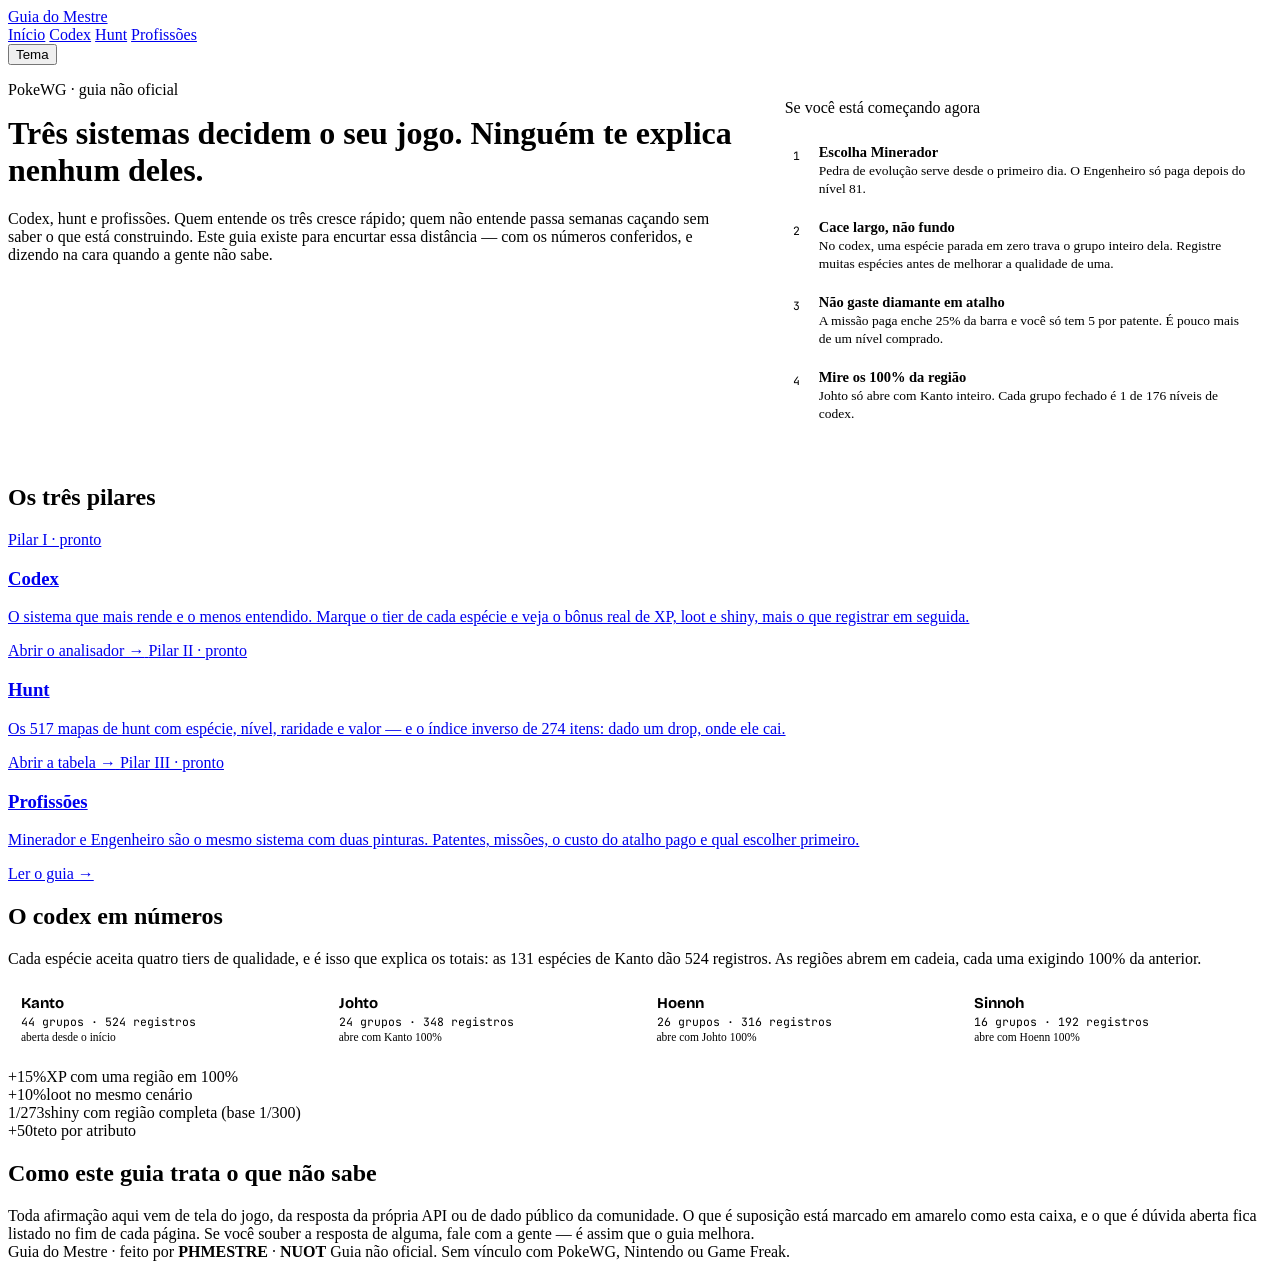
==== index.html @ 1967a5b0 "Primeira Versão" ====
<!doctype html>
<html lang="pt-BR" data-tema="">
<head>
<meta charset="utf-8">
<meta name="viewport" content="width=device-width, initial-scale=1, viewport-fit=cover">
<title>Guia do Mestre · PokeWG</title>
<meta name="description" content="Os três pilares do PokeWG explicados: codex, hunt e profissões. Guia não oficial da comunidade.">
<link rel="stylesheet" href="https://fonts.googleapis.com/css2?family=Bricolage+Grotesque:opsz,wght@12..96,600;12..96,700&family=Source+Sans+3:wght@400;600&family=JetBrains+Mono:wght@400;500&display=swap">
<link rel="stylesheet" href="assets/style.css">
<style>
.abre{display:grid;gap:26px;grid-template-columns:minmax(0,1.45fr) minmax(0,1fr);align-items:start;margin-bottom:44px}
@media (max-width:760px){.abre{grid-template-columns:1fr;gap:20px}}
.abre h1{margin-top:8px}
.primeiro{background:var(--panel);border:1px solid var(--line);border-radius:var(--radius);padding:18px;box-shadow:var(--shadow)}
.passos{margin:0;padding:0;counter-reset:s}
.passos li{list-style:none;display:flex;gap:11px;padding:11px 0;border-bottom:1px solid var(--line)}
.passos li:last-child{border-bottom:0;padding-bottom:0}
.passos li::before{counter-increment:s;content:counter(s);font-family:"JetBrains Mono",monospace;font-size:11.5px;color:var(--gold);border:1px solid var(--line);border-radius:6px;width:23px;height:23px;display:grid;place-items:center;flex:none}
.passos strong{display:block;font-size:14.5px}
.passos span{font-size:13.5px;color:var(--ink-2)}
.ilhas{display:flex;gap:7px;flex-wrap:wrap;margin-top:13px}
.ilha{background:var(--panel);border:1px solid var(--line);border-radius:9px;padding:10px 13px;flex:1 1 140px;display:flex;flex-direction:column;gap:2px}
.ilha .n{font-family:"Bricolage Grotesque",sans-serif;font-weight:700;font-size:15px}
.ilha .d{font-family:"JetBrains Mono",monospace;font-size:11.5px;color:var(--ink-2)}
.ilha .r{font-size:11.5px;color:var(--ink-3)}
</style>
</head>
<body>

<header class="top"><div class="in">
  <a class="brand" href="index.html"><span class="sigil"></span>Guia do Mestre</a>
  <nav class="nav">
    <a href="index.html" aria-current="page">Início</a>
    <a href="codex.html">Codex</a>
    <a href="hunt.html">Hunt</a>
    <a href="profissoes.html">Profissões</a>
  </nav>
  <button class="tema" id="tema" type="button">Tema</button>
</div></header>

<main class="wrap">

  <div class="abre">
    <div>
      <p class="eyebrow">PokeWG · guia não oficial</p>
      <h1>Três sistemas decidem o seu jogo. Ninguém te explica nenhum deles.</h1>
      <p class="lead" style="margin-top:14px">Codex, hunt e profissões. Quem entende os três cresce rápido; quem não entende passa semanas caçando sem saber o que está construindo. Este guia existe para encurtar essa distância — com os números conferidos, e dizendo na cara quando a gente não sabe.</p>
    </div>
    <div class="primeiro">
      <p class="eyebrow">Se você está começando agora</p>
      <ol class="passos" style="margin-top:11px">
        <li><div><strong>Escolha Minerador</strong><span>Pedra de evolução serve desde o primeiro dia. O Engenheiro só paga depois do nível 81.</span></div></li>
        <li><div><strong>Cace largo, não fundo</strong><span>No codex, uma espécie parada em zero trava o grupo inteiro dela. Registre muitas espécies antes de melhorar a qualidade de uma.</span></div></li>
        <li><div><strong>Não gaste diamante em atalho</strong><span>A missão paga enche 25% da barra e você só tem 5 por patente. É pouco mais de um nível comprado.</span></div></li>
        <li><div><strong>Mire os 100% da região</strong><span>Johto só abre com Kanto inteiro. Cada grupo fechado é 1 de 176 níveis de codex.</span></div></li>
      </ol>
    </div>
  </div>

  <section>
    <h2>Os três pilares</h2>
    <div class="grid g3" style="margin-top:15px">
      <a class="pilar" data-p="codex" href="codex.html">
        <span class="tag">Pilar I · pronto</span>
        <h3>Codex</h3>
        <p class="small">O sistema que mais rende e o menos entendido. Marque o tier de cada espécie e veja o bônus real de XP, loot e shiny, mais o que registrar em seguida.</p>
        <span class="go">Abrir o analisador →</span>
      </a>
      <a class="pilar" data-p="hunt" href="hunt.html">
        <span class="tag">Pilar II · pronto</span>
        <h3>Hunt</h3>
        <p class="small">Os 517 mapas de hunt com espécie, nível, raridade e valor — e o índice inverso de 274 itens: dado um drop, onde ele cai.</p>
        <span class="go">Abrir a tabela →</span>
      </a>
      <a class="pilar" data-p="prof" href="profissoes.html">
        <span class="tag">Pilar III · pronto</span>
        <h3>Profissões</h3>
        <p class="small">Minerador e Engenheiro são o mesmo sistema com duas pinturas. Patentes, missões, o custo do atalho pago e qual escolher primeiro.</p>
        <span class="go">Ler o guia →</span>
      </a>
    </div>
  </section>

  <section>
    <h2>O codex em números</h2>
    <p class="small" style="margin-top:7px">Cada espécie aceita quatro tiers de qualidade, e é isso que explica os totais: as 131 espécies de Kanto dão 524 registros. As regiões abrem em cadeia, cada uma exigindo 100% da anterior.</p>
    <div class="ilhas">
      <div class="ilha"><span class="n">Kanto</span><span class="d">44 grupos · 524 registros</span><span class="r">aberta desde o início</span></div>
      <div class="ilha"><span class="n">Johto</span><span class="d">24 grupos · 348 registros</span><span class="r">abre com Kanto 100%</span></div>
      <div class="ilha"><span class="n">Hoenn</span><span class="d">26 grupos · 316 registros</span><span class="r">abre com Johto 100%</span></div>
      <div class="ilha"><span class="n">Sinnoh</span><span class="d">16 grupos · 192 registros</span><span class="r">abre com Hoenn 100%</span></div>
    </div>
    <div class="grid g4" style="margin-top:15px">
      <div class="stat"><span class="v">+15%</span><span class="k">XP com uma região em 100%</span></div>
      <div class="stat"><span class="v">+10%</span><span class="k">loot no mesmo cenário</span></div>
      <div class="stat"><span class="v">1/273</span><span class="k">shiny com região completa (base 1/300)</span></div>
      <div class="stat"><span class="v">+50</span><span class="k">teto por atributo</span></div>
    </div>
  </section>

  <section>
    <h2>Como este guia trata o que não sabe</h2>
    <div class="nota duvida" style="margin-top:11px">Toda afirmação aqui vem de tela do jogo, da resposta da própria API ou de dado público da comunidade. O que é suposição está marcado em amarelo como esta caixa, e o que é dúvida aberta fica listado no fim de cada página. Se você souber a resposta de alguma, fale com a gente — é assim que o guia melhora.</div>
  </section>

</main>

<footer><div class="in">
  <span>Guia do Mestre · feito por <strong>PHMESTRE</strong> · <strong>NUOT</strong></span>
  <span>Guia não oficial. Sem vínculo com PokeWG, Nintendo ou Game Freak.</span>
</div></footer>

<script>
document.getElementById("tema").addEventListener("click",()=>{
  const r=document.documentElement;
  r.dataset.tema=r.dataset.tema==="escuro"?"claro":r.dataset.tema==="claro"?"":"escuro";
});
</script>
</body>
</html>
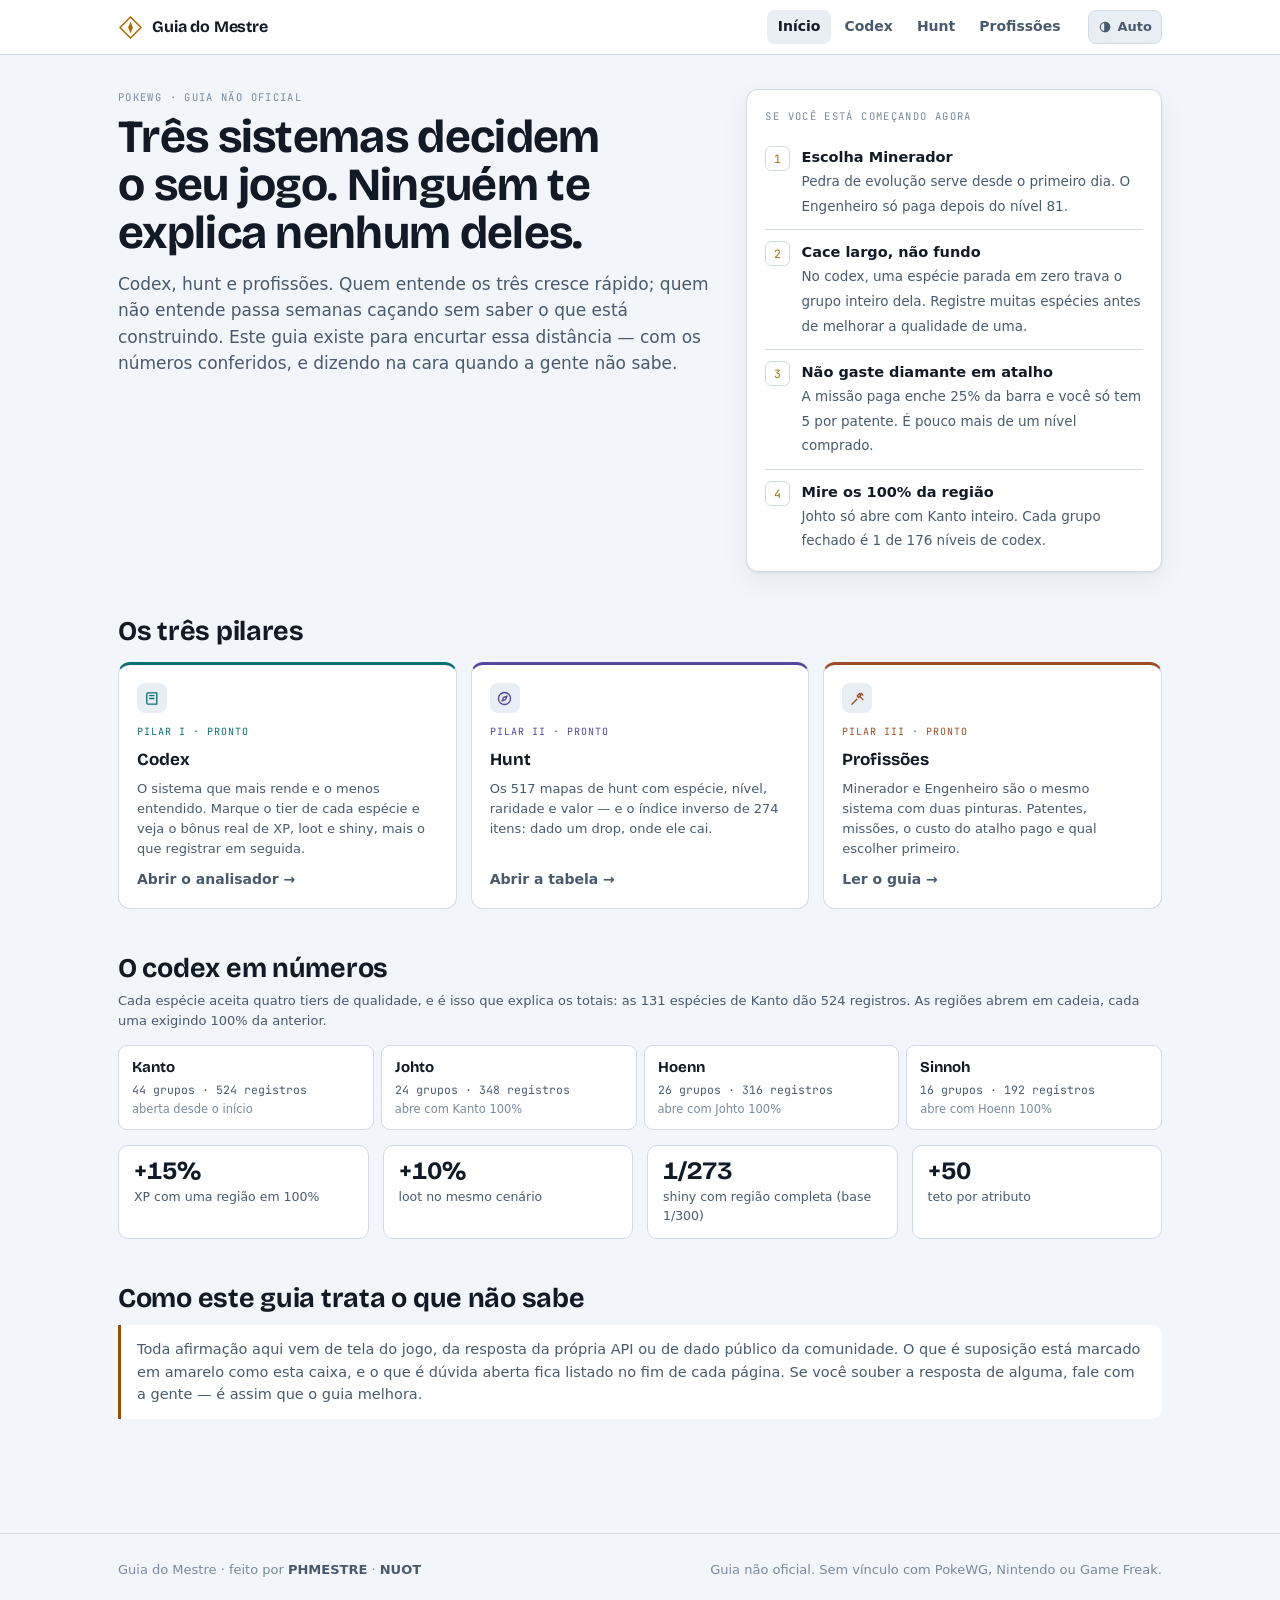
==== commit 97237ef3: "Add files via upload" ====
--- a/index.html
+++ b/index.html
@@ -7,6 +7,8 @@
 <meta name="description" content="Os três pilares do PokeWG explicados: codex, hunt e profissões. Guia não oficial da comunidade.">
 <link rel="stylesheet" href="https://fonts.googleapis.com/css2?family=Bricolage+Grotesque:opsz,wght@12..96,600;12..96,700&family=Source+Sans+3:wght@400;600&family=JetBrains+Mono:wght@400;500&display=swap">
 <link rel="stylesheet" href="assets/style.css">
+<script src="assets/tema.js"></script>
+<script src="assets/icones.js"></script>
 <style>
 .abre{display:grid;gap:26px;grid-template-columns:minmax(0,1.45fr) minmax(0,1fr);align-items:start;margin-bottom:44px}
 @media (max-width:760px){.abre{grid-template-columns:1fr;gap:20px}}
@@ -28,7 +30,7 @@
 <body>
 
 <header class="top"><div class="in">
-  <a class="brand" href="index.html"><span class="sigil"></span>Guia do Mestre</a>
+  <a class="brand" href="index.html"><svg class="logo" aria-hidden="true"><use href="#gdm-logo"/></svg>Guia do Mestre</a>
   <nav class="nav">
     <a href="index.html" aria-current="page">Início</a>
     <a href="codex.html">Codex</a>
@@ -61,18 +63,23 @@
     <h2>Os três pilares</h2>
     <div class="grid g3" style="margin-top:15px">
       <a class="pilar" data-p="codex" href="codex.html">
+
+
+        <span class="ico"><svg width="17" height="17" viewBox="0 0 24 24" fill="none" stroke="currentColor" stroke-width="1.9" stroke-linecap="round" stroke-linejoin="round"><path d="M4 5.5A1.5 1.5 0 0 1 5.5 4H18v16H5.5A1.5 1.5 0 0 1 4 18.5z"/><path d="M8 8h6M8 12h6"/></svg></span>
         <span class="tag">Pilar I · pronto</span>
         <h3>Codex</h3>
         <p class="small">O sistema que mais rende e o menos entendido. Marque o tier de cada espécie e veja o bônus real de XP, loot e shiny, mais o que registrar em seguida.</p>
         <span class="go">Abrir o analisador →</span>
       </a>
       <a class="pilar" data-p="hunt" href="hunt.html">
+        <span class="ico"><svg width="17" height="17" viewBox="0 0 24 24" fill="none" stroke="currentColor" stroke-width="1.9" stroke-linecap="round" stroke-linejoin="round"><circle cx="12" cy="12" r="8.5"/><path d="M15.5 8.5l-2 5-5 2 2-5z"/></svg></span>
         <span class="tag">Pilar II · pronto</span>
         <h3>Hunt</h3>
         <p class="small">Os 517 mapas de hunt com espécie, nível, raridade e valor — e o índice inverso de 274 itens: dado um drop, onde ele cai.</p>
         <span class="go">Abrir a tabela →</span>
       </a>
       <a class="pilar" data-p="prof" href="profissoes.html">
+        <span class="ico"><svg width="17" height="17" viewBox="0 0 24 24" fill="none" stroke="currentColor" stroke-width="1.9" stroke-linecap="round" stroke-linejoin="round"><path d="M4 20l7-7"/><path d="M13.5 10.5l-2-2 3.5-3.5 2 2z"/><path d="M15 9l4.5 4.5"/><path d="M17 4.5L19.5 7"/></svg></span>
         <span class="tag">Pilar III · pronto</span>
         <h3>Profissões</h3>
         <p class="small">Minerador e Engenheiro são o mesmo sistema com duas pinturas. Patentes, missões, o custo do atalho pago e qual escolher primeiro.</p>
@@ -111,10 +118,6 @@
 </div></footer>
 
 <script>
-document.getElementById("tema").addEventListener("click",()=>{
-  const r=document.documentElement;
-  r.dataset.tema=r.dataset.tema==="escuro"?"claro":r.dataset.tema==="claro"?"":"escuro";
-});
 </script>
 </body>
 </html>
--- a/assets/style.css
+++ b/assets/style.css
@@ -0,0 +1,187 @@
+/* Guia do Mestre — folha única, compartilhada por todas as páginas.
+   Tokens no :root (claro) e redefinidos no escuro. Nunca defina cor
+   só dentro de um @media: a página quebra no tema oposto. */
+
+:root{
+  --ground:#f2f5f9; --panel:#ffffff; --panel-2:#e9eef4; --line:#d2dae5;
+  --ink:#121a26; --ink-2:#4a5a6e; --ink-3:#7a8a9c;
+  --gold:#a86c00; --gold-soft:#fdf0d6;
+  --codex:#0c6f74; --codex-soft:#d9f0f0;
+  --prof:#9c4f26; --prof-soft:#fae5da;
+  --hunt:#54479e; --hunt-soft:#e8e4f8;
+  --ok:#1c7048; --warn:#8f5200; --stop:#9c2a2a;
+  --t1:#2f9e63; --t2:#2f6fd0; --t3:#8b4fd6; --t4:#c9820f;
+  --shadow:0 1px 2px rgba(18,26,38,.07), 0 10px 28px rgba(18,26,38,.06);
+  --radius:12px;
+  color-scheme:light dark;
+}
+@media (prefers-color-scheme:dark){
+  :root:not([data-tema="claro"]){
+    --ground:#0b1220; --panel:#121b2c; --panel-2:#18243a; --line:#26344c;
+    --ink:#e7eef9; --ink-2:#9db0c8; --ink-3:#6c7f97;
+    --gold:#f0b833; --gold-soft:#2b2210;
+    --codex:#43d2cb; --codex-soft:#0c2b2c;
+    --prof:#e59065; --prof-soft:#2e1810;
+    --hunt:#ab9cf2; --hunt-soft:#1d1838;
+    --ok:#5cd29a; --warn:#eda851; --stop:#ef8585;
+    --t1:#4fd18c; --t2:#5aa2f5; --t3:#b686f5; --t4:#f5bc55;
+    --shadow:0 1px 2px rgba(0,0,0,.45), 0 12px 32px rgba(0,0,0,.35);
+  }
+}
+:root[data-tema="escuro"]{
+  --ground:#0b1220; --panel:#121b2c; --panel-2:#18243a; --line:#26344c;
+  --ink:#e7eef9; --ink-2:#9db0c8; --ink-3:#6c7f97;
+  --gold:#f0b833; --gold-soft:#2b2210;
+  --codex:#43d2cb; --codex-soft:#0c2b2c;
+  --prof:#e59065; --prof-soft:#2e1810;
+  --hunt:#ab9cf2; --hunt-soft:#1d1838;
+  --ok:#5cd29a; --warn:#eda851; --stop:#ef8585;
+  --t1:#4fd18c; --t2:#5aa2f5; --t3:#b686f5; --t4:#f5bc55;
+  --shadow:0 1px 2px rgba(0,0,0,.45), 0 12px 32px rgba(0,0,0,.35);
+}
+
+*{box-sizing:border-box}
+html,body{margin:0}
+body{
+  background:var(--ground); color:var(--ink);
+  font-family:"Source Sans 3",system-ui,-apple-system,"Segoe UI",sans-serif;
+  font-size:16px; line-height:1.55;
+  -webkit-text-size-adjust:100%;
+}
+img{max-width:100%}
+[hidden]{display:none!important}
+
+h1,h2,h3,.disp{font-family:"Bricolage Grotesque","Source Sans 3",system-ui,sans-serif;text-wrap:balance;margin:0}
+h1{font-size:clamp(30px,5.2vw,46px);line-height:1.04;letter-spacing:-.015em}
+h2{font-size:clamp(21px,3vw,27px);line-height:1.15;letter-spacing:-.01em}
+h3{font-size:17px;line-height:1.25}
+p{margin:0}
+a{color:inherit}
+.num{font-family:"JetBrains Mono",ui-monospace,monospace;font-variant-numeric:tabular-nums}
+.eyebrow{font-family:"JetBrains Mono",monospace;text-transform:uppercase;letter-spacing:.13em;font-size:10.5px;color:var(--ink-3)}
+.lead{color:var(--ink-2);font-size:17px;max-width:64ch}
+small,.small{font-size:13px;color:var(--ink-2)}
+
+.wrap{max-width:1080px;margin:0 auto;padding-inline:18px}
+.stack{display:flex;flex-direction:column}
+.gap-s{gap:10px}.gap-m{gap:18px}.gap-l{gap:30px}
+
+/* topo */
+.top{position:sticky;top:0;z-index:40;background:var(--panel);border-bottom:1px solid var(--line)}
+.top .in{max-width:1080px;margin:0 auto;padding:10px 18px;display:flex;align-items:center;gap:16px;flex-wrap:wrap}
+.brand{display:flex;align-items:center;gap:9px;text-decoration:none;font-family:"Bricolage Grotesque",sans-serif;font-weight:700;font-size:16px;letter-spacing:-.01em}
+.brand .sigil{width:24px;height:24px;border-radius:7px;background:var(--gold);flex:none;position:relative}
+.brand .sigil::after{content:"";position:absolute;inset:7px;border-radius:2px;background:var(--panel)}
+.nav{display:flex;gap:2px;margin-left:auto;flex-wrap:wrap}
+.nav a{font-size:14px;font-weight:600;text-decoration:none;color:var(--ink-2);padding:6px 11px;border-radius:8px}
+.nav a:hover{background:var(--panel-2);color:var(--ink)}
+.nav a[aria-current="page"]{background:var(--panel-2);color:var(--ink)}
+.tema{border:1px solid var(--line);background:var(--panel-2);color:var(--ink-2);border-radius:8px;padding:6px 9px;cursor:pointer;font:inherit;font-size:13px}
+
+main{padding-block:34px 70px}
+section{margin-bottom:44px}
+
+/* cartões */
+.card{background:var(--panel);border:1px solid var(--line);border-radius:var(--radius);padding:18px}
+.grid{display:grid;gap:14px}
+.g2{grid-template-columns:repeat(auto-fit,minmax(260px,1fr))}
+.g3{grid-template-columns:repeat(auto-fit,minmax(230px,1fr))}
+.g4{grid-template-columns:repeat(auto-fit,minmax(168px,1fr))}
+
+/* pilares — cada um tem seu matiz, isso é informação, não enfeite */
+.pilar{display:flex;flex-direction:column;gap:9px;text-decoration:none;border:1px solid var(--line);border-top:3px solid var(--line);border-radius:var(--radius);background:var(--panel);padding:18px;transition:transform .16s,border-color .16s}
+.pilar:hover{transform:translateY(-2px)}
+.pilar[data-p="codex"]{border-top-color:var(--codex)}
+.pilar[data-p="hunt"]{border-top-color:var(--hunt)}
+.pilar[data-p="prof"]{border-top-color:var(--prof)}
+.pilar .tag{font-family:"JetBrains Mono",monospace;font-size:10px;letter-spacing:.1em;text-transform:uppercase}
+.pilar[data-p="codex"] .tag{color:var(--codex)}
+.pilar[data-p="hunt"] .tag{color:var(--hunt)}
+.pilar[data-p="prof"] .tag{color:var(--prof)}
+.pilar .go{margin-top:auto;font-weight:600;font-size:14px;color:var(--ink-2)}
+
+/* números */
+.stat{display:flex;flex-direction:column;gap:3px;background:var(--panel);border:1px solid var(--line);border-radius:10px;padding:13px 15px}
+.stat .v{font-family:"Bricolage Grotesque",sans-serif;font-weight:700;font-size:25px;line-height:1;font-variant-numeric:tabular-nums}
+.stat .k{font-size:12.5px;color:var(--ink-2)}
+.track{height:7px;border-radius:99px;background:var(--panel-2);border:1px solid var(--line);overflow:hidden}
+.track>i{display:block;height:100%;background:var(--codex);transition:width .3s}
+
+/* tabela */
+.tbl{width:100%;border-collapse:collapse;font-size:14.5px}
+.tbl th,.tbl td{text-align:left;padding:9px 11px;border-bottom:1px solid var(--line)}
+.tbl th{font-family:"JetBrains Mono",monospace;font-size:10.5px;text-transform:uppercase;letter-spacing:.09em;color:var(--ink-3);font-weight:500}
+.tbl td.n{font-family:"JetBrains Mono",monospace;font-variant-numeric:tabular-nums}
+.tbl tr:last-child td{border-bottom:0}
+.scroller{overflow-x:auto}
+
+/* avisos */
+.nota{border-left:3px solid var(--line);background:var(--panel);border-radius:0 10px 10px 0;padding:13px 16px;font-size:14.5px;color:var(--ink-2)}
+.nota.duvida{border-left-color:var(--warn)}
+.nota.duvida strong{color:var(--warn)}
+.nota.certo{border-left-color:var(--ok)}
+
+/* controles */
+.pill{display:inline-flex;align-items:center;gap:6px;font-family:"JetBrains Mono",monospace;font-size:10.5px;letter-spacing:.07em;text-transform:uppercase;padding:3px 9px;border-radius:99px;background:var(--panel-2);color:var(--ink-3)}
+button,input,select{font:inherit}
+.btn{border:1px solid var(--line);background:var(--panel-2);color:var(--ink);border-radius:9px;padding:8px 14px;cursor:pointer;font-size:14px;font-weight:600}
+.btn:hover{border-color:var(--ink-3)}
+.btn.prim{background:var(--gold);border-color:var(--gold);color:#1a1205}
+:focus-visible{outline:2px solid var(--gold);outline-offset:2px}
+
+footer{border-top:1px solid var(--line);padding:26px 0 44px;color:var(--ink-3);font-size:13px}
+footer .in{max-width:1080px;margin:0 auto;padding-inline:18px;display:flex;gap:16px;flex-wrap:wrap;justify-content:space-between}
+footer strong{color:var(--ink-2)}
+
+@media (prefers-reduced-motion:reduce){*{transition:none!important;animation:none!important}}
+
+/* ---------------------------------------------------------------
+   Cores de tipo — convenção da comunidade Pokémon, usada como
+   informação (identificar o tipo de relance), não como enfeite.
+   --------------------------------------------------------------- */
+.tp{
+  --tp:var(--ink-3);
+  display:inline-flex;align-items:center;gap:5px;
+  font-family:"JetBrains Mono",monospace;font-size:10px;font-weight:500;
+  letter-spacing:.07em;text-transform:uppercase;
+  padding:2px 7px 2px 5px;border-radius:5px;
+  background:var(--panel-2);color:var(--tp);
+  border-left:3px solid var(--tp);white-space:nowrap;
+}
+.tp+.tp{margin-left:4px}
+.tp[data-t="NORMAL"]{--tp:#8b949e}   .tp[data-t="FIRE"]{--tp:#e85a24}
+.tp[data-t="WATER"]{--tp:#3d82cc}    .tp[data-t="ELECTRIC"]{--tp:#c99a06}
+.tp[data-t="GRASS"]{--tp:#4a9e42}    .tp[data-t="ICE"]{--tp:#3fa9a0}
+.tp[data-t="FIGHTING"]{--tp:#c3325c} .tp[data-t="POISON"]{--tp:#9a56b8}
+.tp[data-t="GROUND"]{--tp:#c26434}   .tp[data-t="FLYING"]{--tp:#6f8fd0}
+.tp[data-t="PSYCHIC"]{--tp:#e2515c}  .tp[data-t="BUG"]{--tp:#77a017}
+.tp[data-t="ROCK"]{--tp:#a3915e}     .tp[data-t="GHOST"]{--tp:#4f63a8}
+.tp[data-t="DRAGON"]{--tp:#2a6fc0}   .tp[data-t="DARK"]{--tp:#6b6376}
+.tp[data-t="STEEL"]{--tp:#4f8497}    .tp[data-t="FAIRY"]{--tp:#d968cf}
+:root[data-tema="escuro"] .tp,
+:root:not([data-tema="claro"]) .tp{filter:brightness(1.35) saturate(1.1)}
+@media (prefers-color-scheme:light){:root:not([data-tema="escuro"]) .tp{filter:none}}
+:root[data-tema="claro"] .tp{filter:none}
+
+/* botão de tema, agora com ícone e rótulo */
+.tema{display:inline-flex;align-items:center;gap:6px;font-weight:600}
+.tema svg{flex:none}
+
+/* números com cor semântica */
+.v-xp{color:var(--gold);font-weight:600}
+.v-gold{color:var(--ok);font-weight:600}
+.v-ef{position:relative;display:inline-block;min-width:3.2ch;text-align:right}
+
+/* barrinha de eficiência dentro da célula */
+.efbar{display:block;height:3px;border-radius:99px;background:var(--hunt);margin-top:3px;opacity:.85}
+
+/* ícone dos pilares */
+.pilar .ico{width:30px;height:30px;border-radius:8px;display:grid;place-items:center;background:var(--panel-2);margin-bottom:2px}
+.pilar[data-p="codex"] .ico{color:var(--codex)}
+.pilar[data-p="hunt"] .ico{color:var(--hunt)}
+.pilar[data-p="prof"] .ico{color:var(--prof)}
+
+/* glifos de tipo e marca do projeto */
+.ti{width:11px;height:11px;flex:none}
+.tp{padding-left:6px}
+.brand .logo{width:25px;height:25px;color:var(--gold);flex:none}
